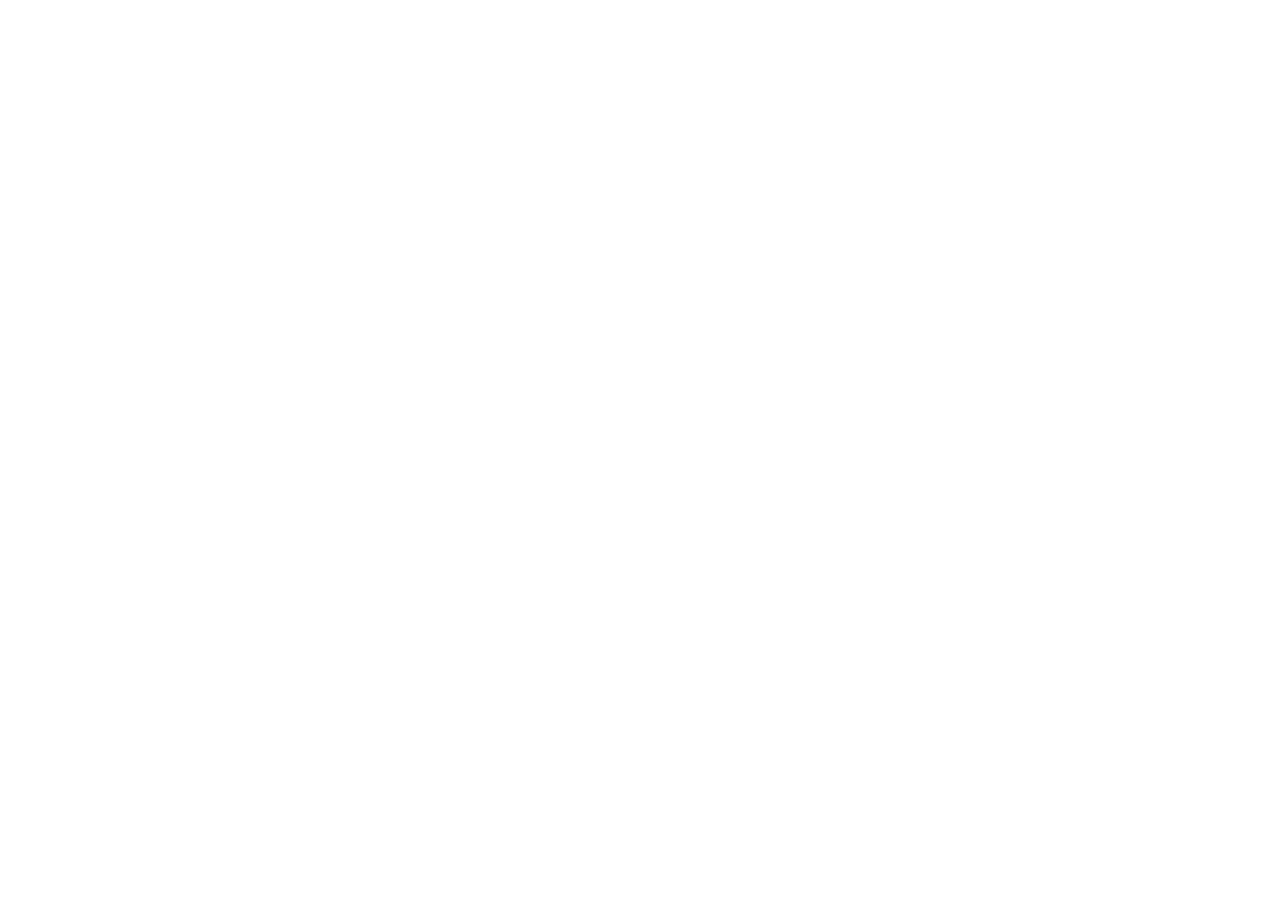
==== index.html @ 09a3d45d "Create index.html" ====
<!DOCTYPE html>
<html lang="en">
<head>
    <meta charset="UTF-8">
    <meta name="viewport" content="width=device-width, initial-scale=1.0">
    <title>Document</title>
</head>
<body>
    
</body>
</html>
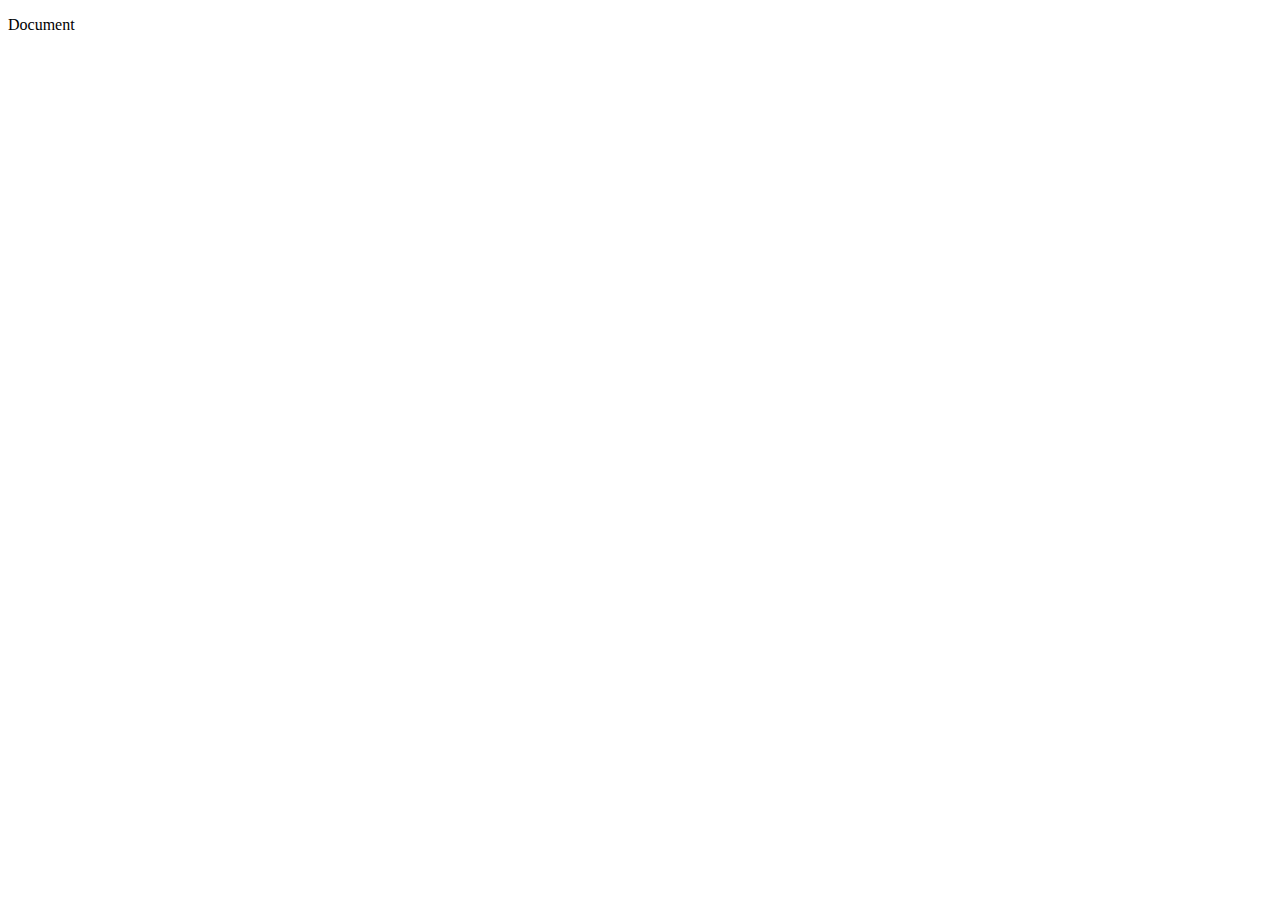
==== commit fa8eeffc: "ini de tout" ====
--- a/index.html
+++ b/index.html
@@ -6,6 +6,6 @@
     <title>Document</title>
 </head>
 <body>
-    
+    <p>Document</p>
 </body>
 </html>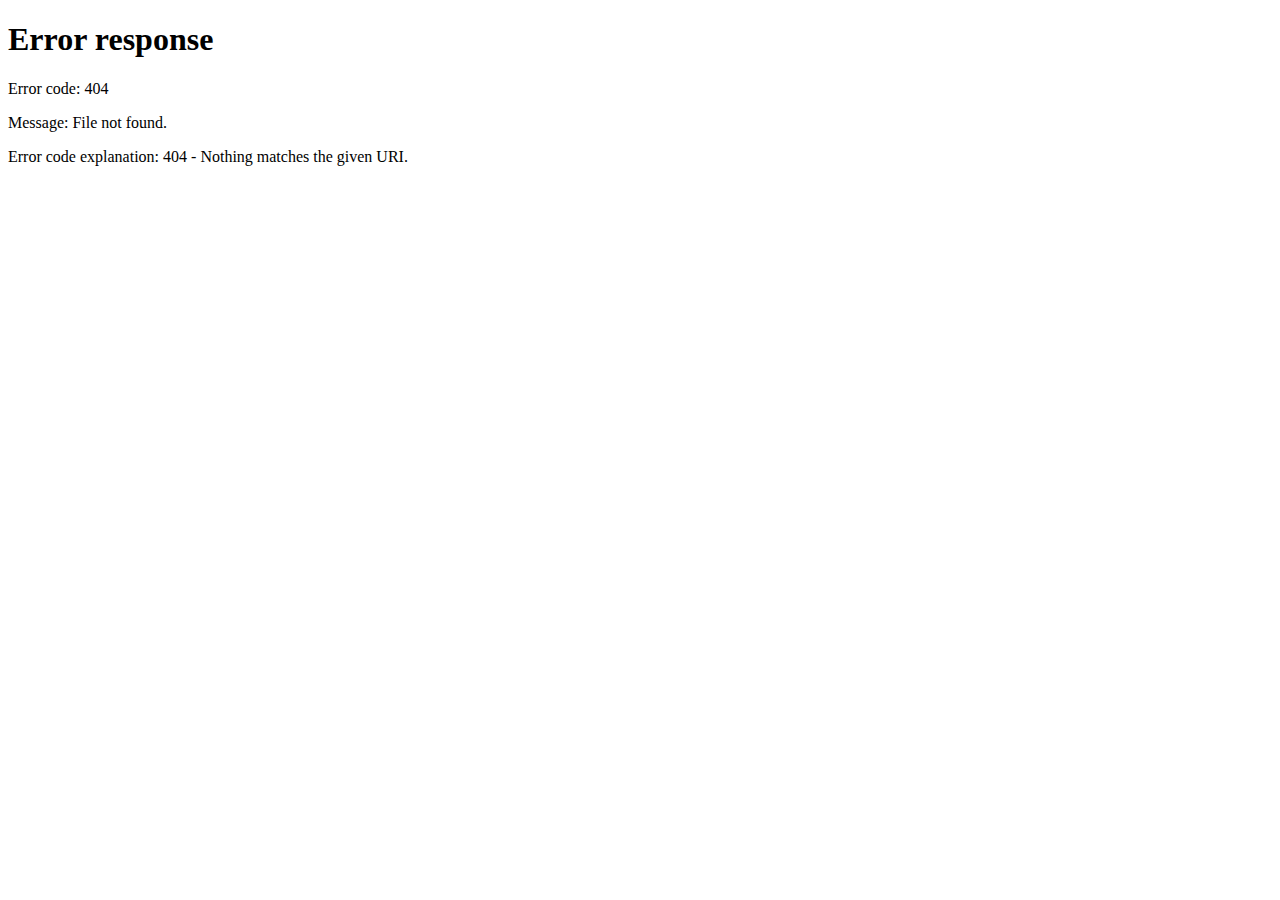
==== commit 68bb9d34: "redirection pc/mobile" ====
--- a/index.html
+++ b/index.html
@@ -1,11 +1,21 @@
 <!DOCTYPE html>
-<html lang="en">
+<html lang="fr">
 <head>
     <meta charset="UTF-8">
     <meta name="viewport" content="width=device-width, initial-scale=1.0">
-    <title>Document</title>
+    <title>Redirection</title>
+    <script>
+        function rediriger() {
+            const userAgent = navigator.userAgent || navigator.vendor || window.opera;
+            if (/android|iphone|ipad|ipod|blackberry|iemobile|opera mini/i.test(userAgent)) {
+                window.location.href = "page_mobile.html";
+            } else {
+                window.location.href = "page_pc.html";
+            }
+        }
+    </script>
 </head>
-<body>
-    <p>Document</p>
+<body onload="rediriger()">
+    <h1>Redirection en cours...</h1>
 </body>
-</html>+</html>
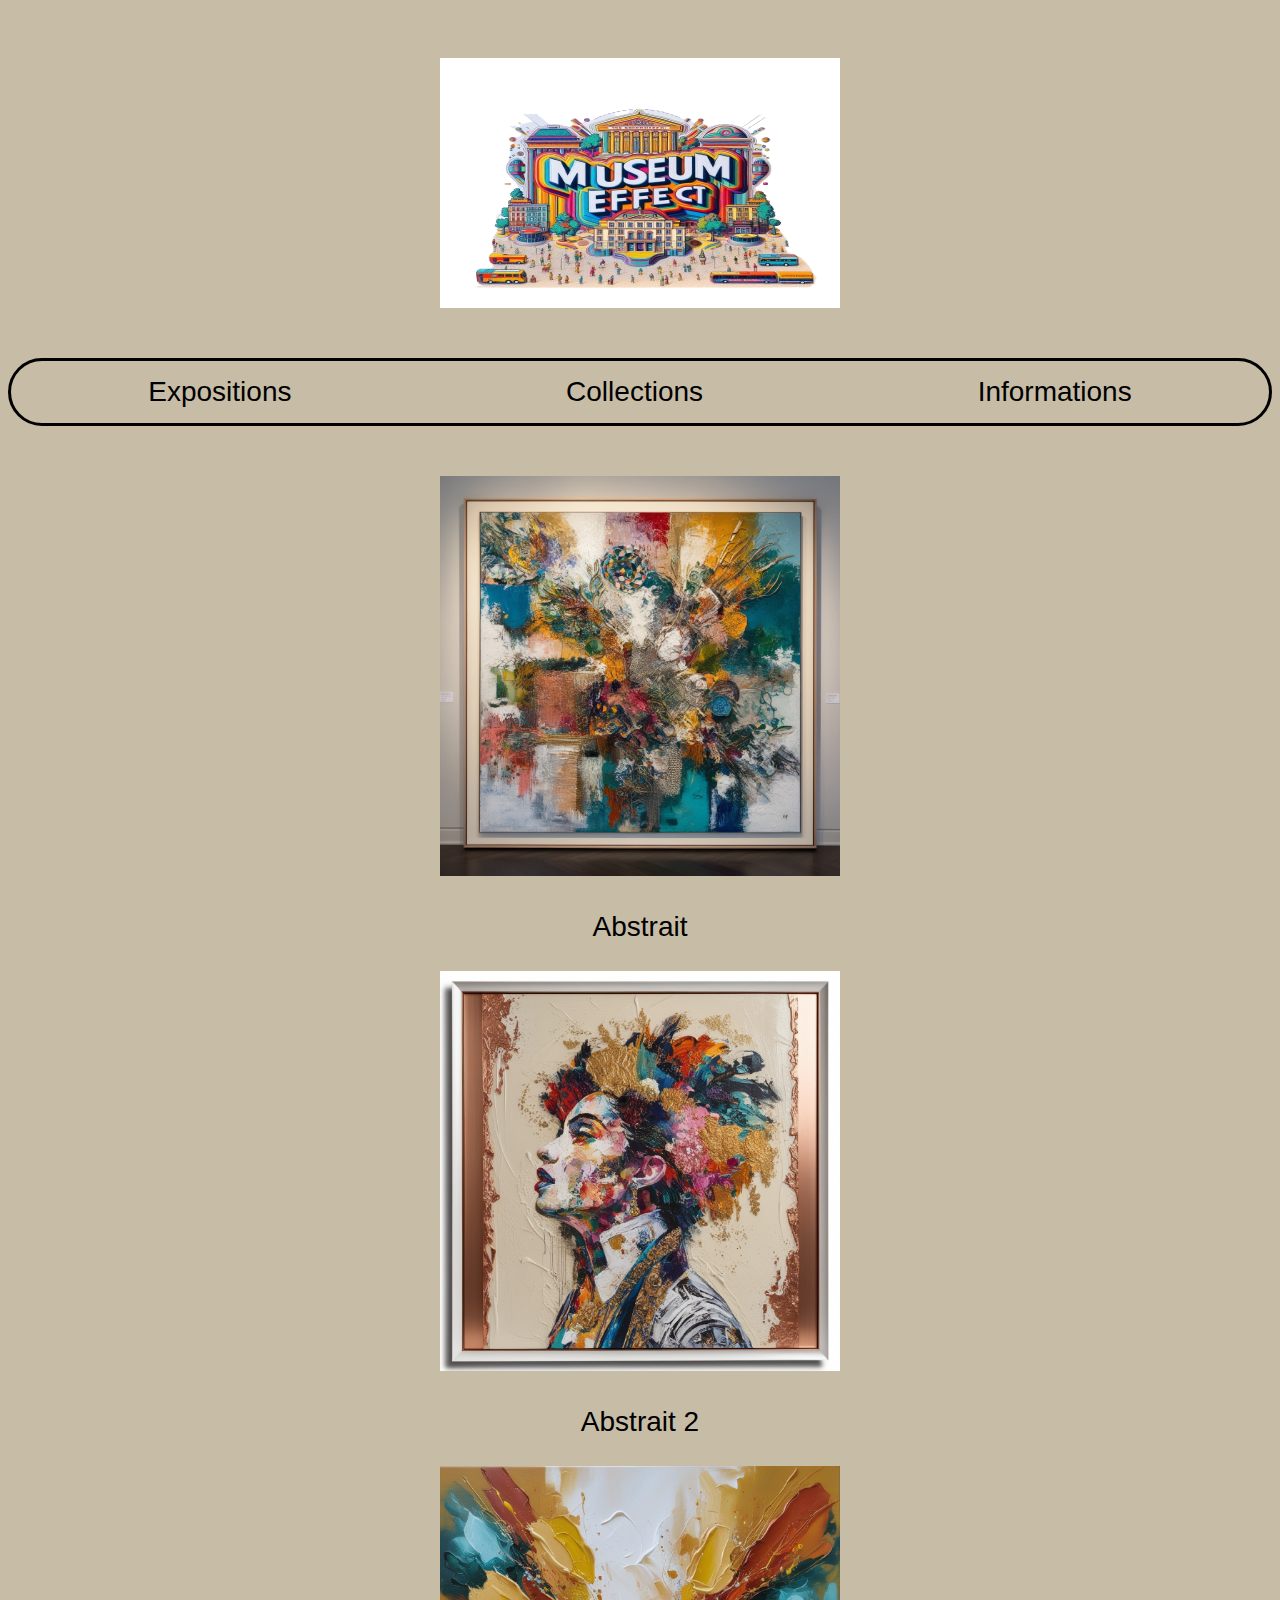
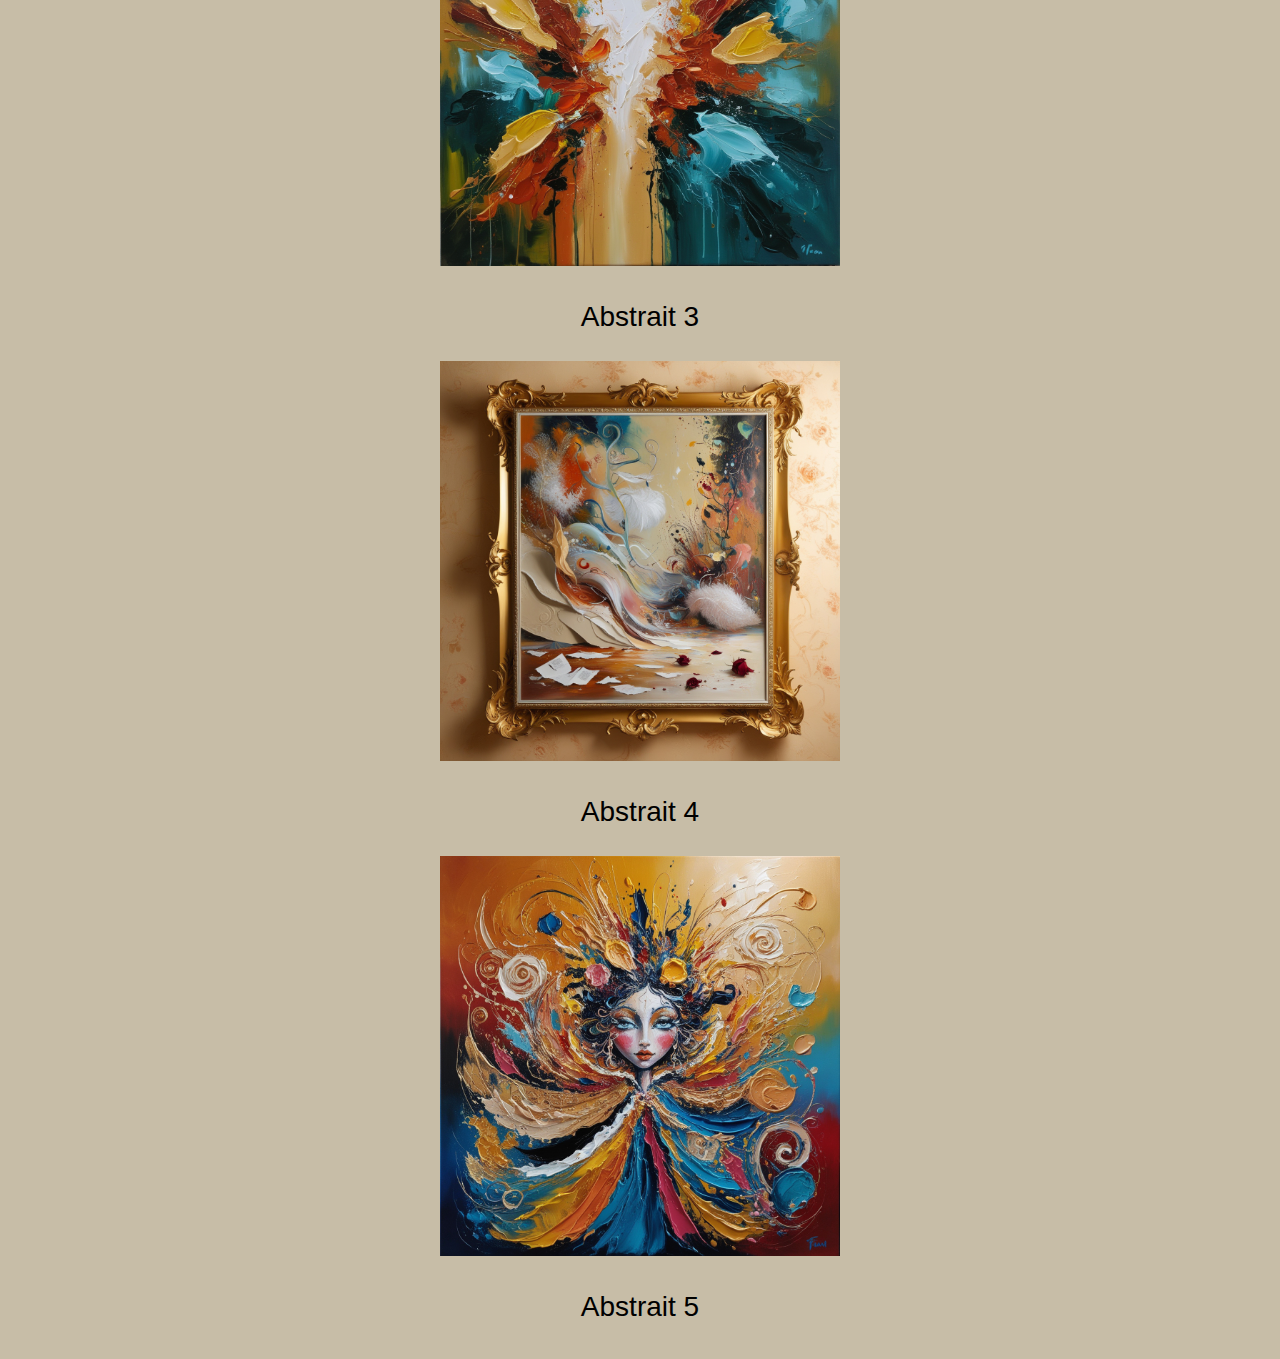
==== commit 845f6122: "Création version mobile / pc" ====
--- a/index.html
+++ b/index.html
@@ -8,9 +8,9 @@
         function rediriger() {
             const userAgent = navigator.userAgent || navigator.vendor || window.opera;
             if (/android|iphone|ipad|ipod|blackberry|iemobile|opera mini/i.test(userAgent)) {
-                window.location.href = "page_mobile.html";
+                window.location.href = "Mobile/accueil.html";
             } else {
-                window.location.href = "page_pc.html";
+                window.location.href = "PC/accueil.html";
             }
         }
     </script>
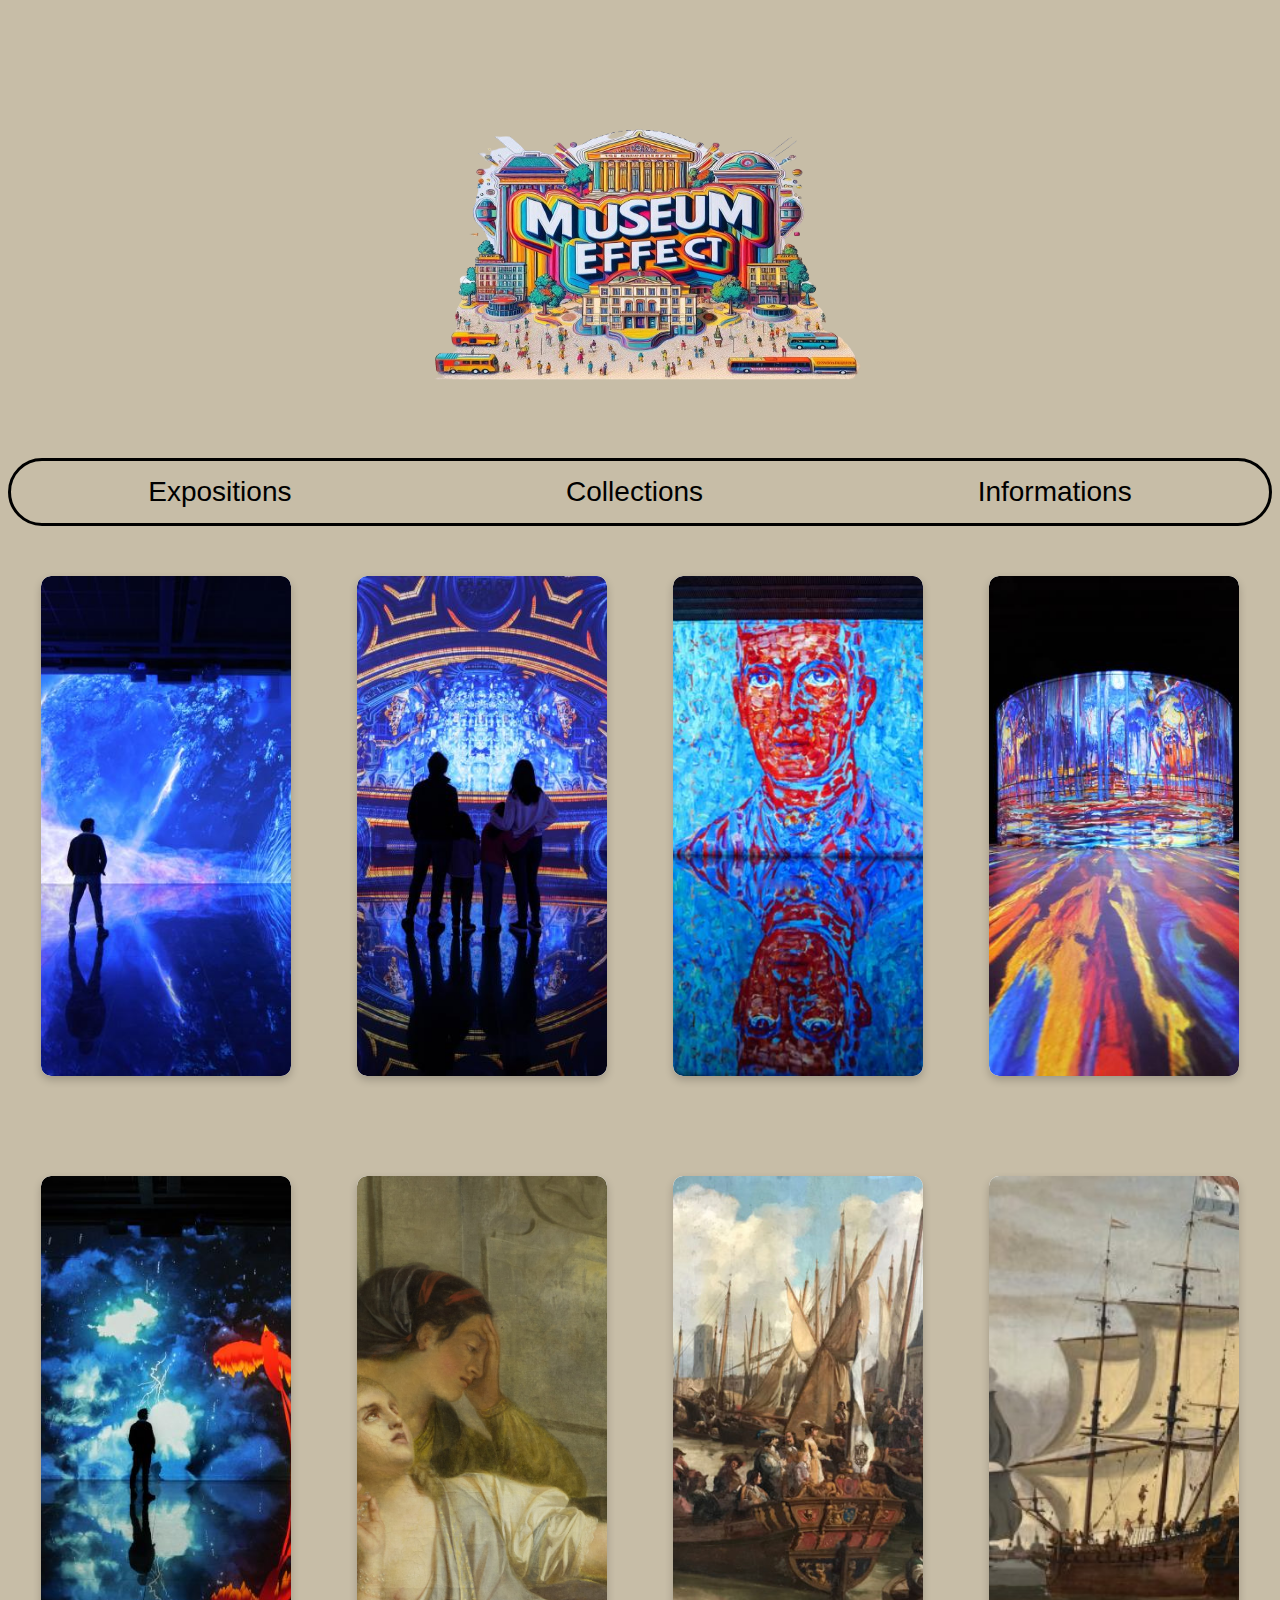
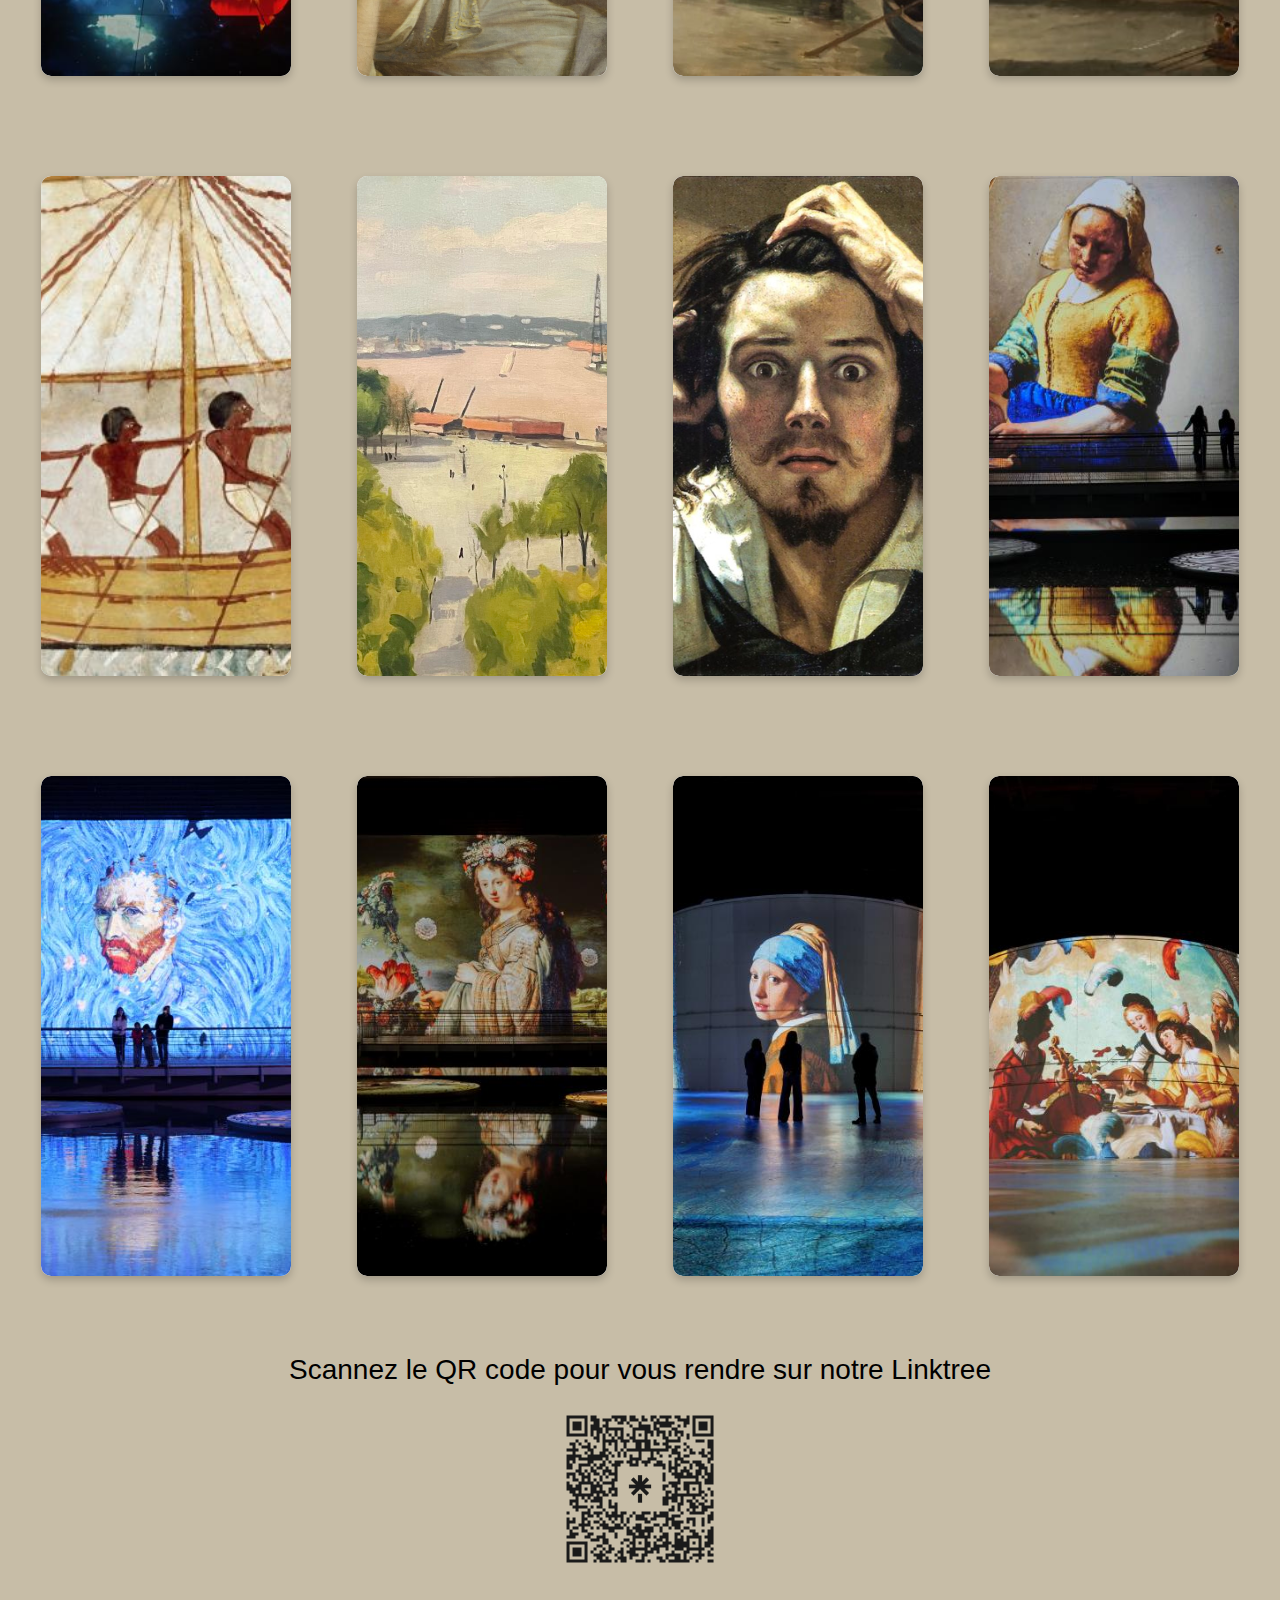
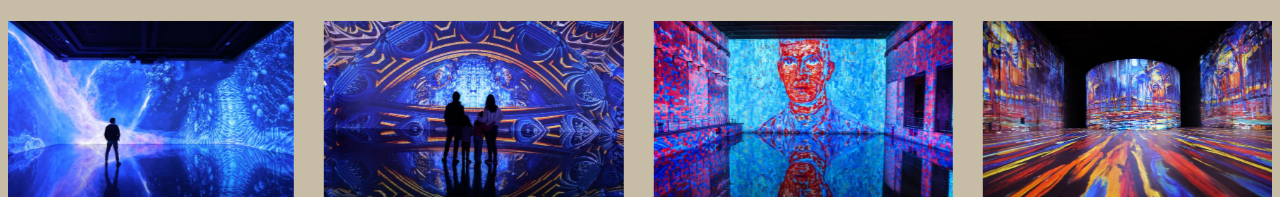
==== commit f494a356: "Update index.html" ====
--- a/index.html
+++ b/index.html
@@ -18,4 +18,5 @@
 <body onload="rediriger()">
     <h1>Redirection en cours...</h1>
 </body>
+#faire avec le @media en fonction de la largeur 
 </html>
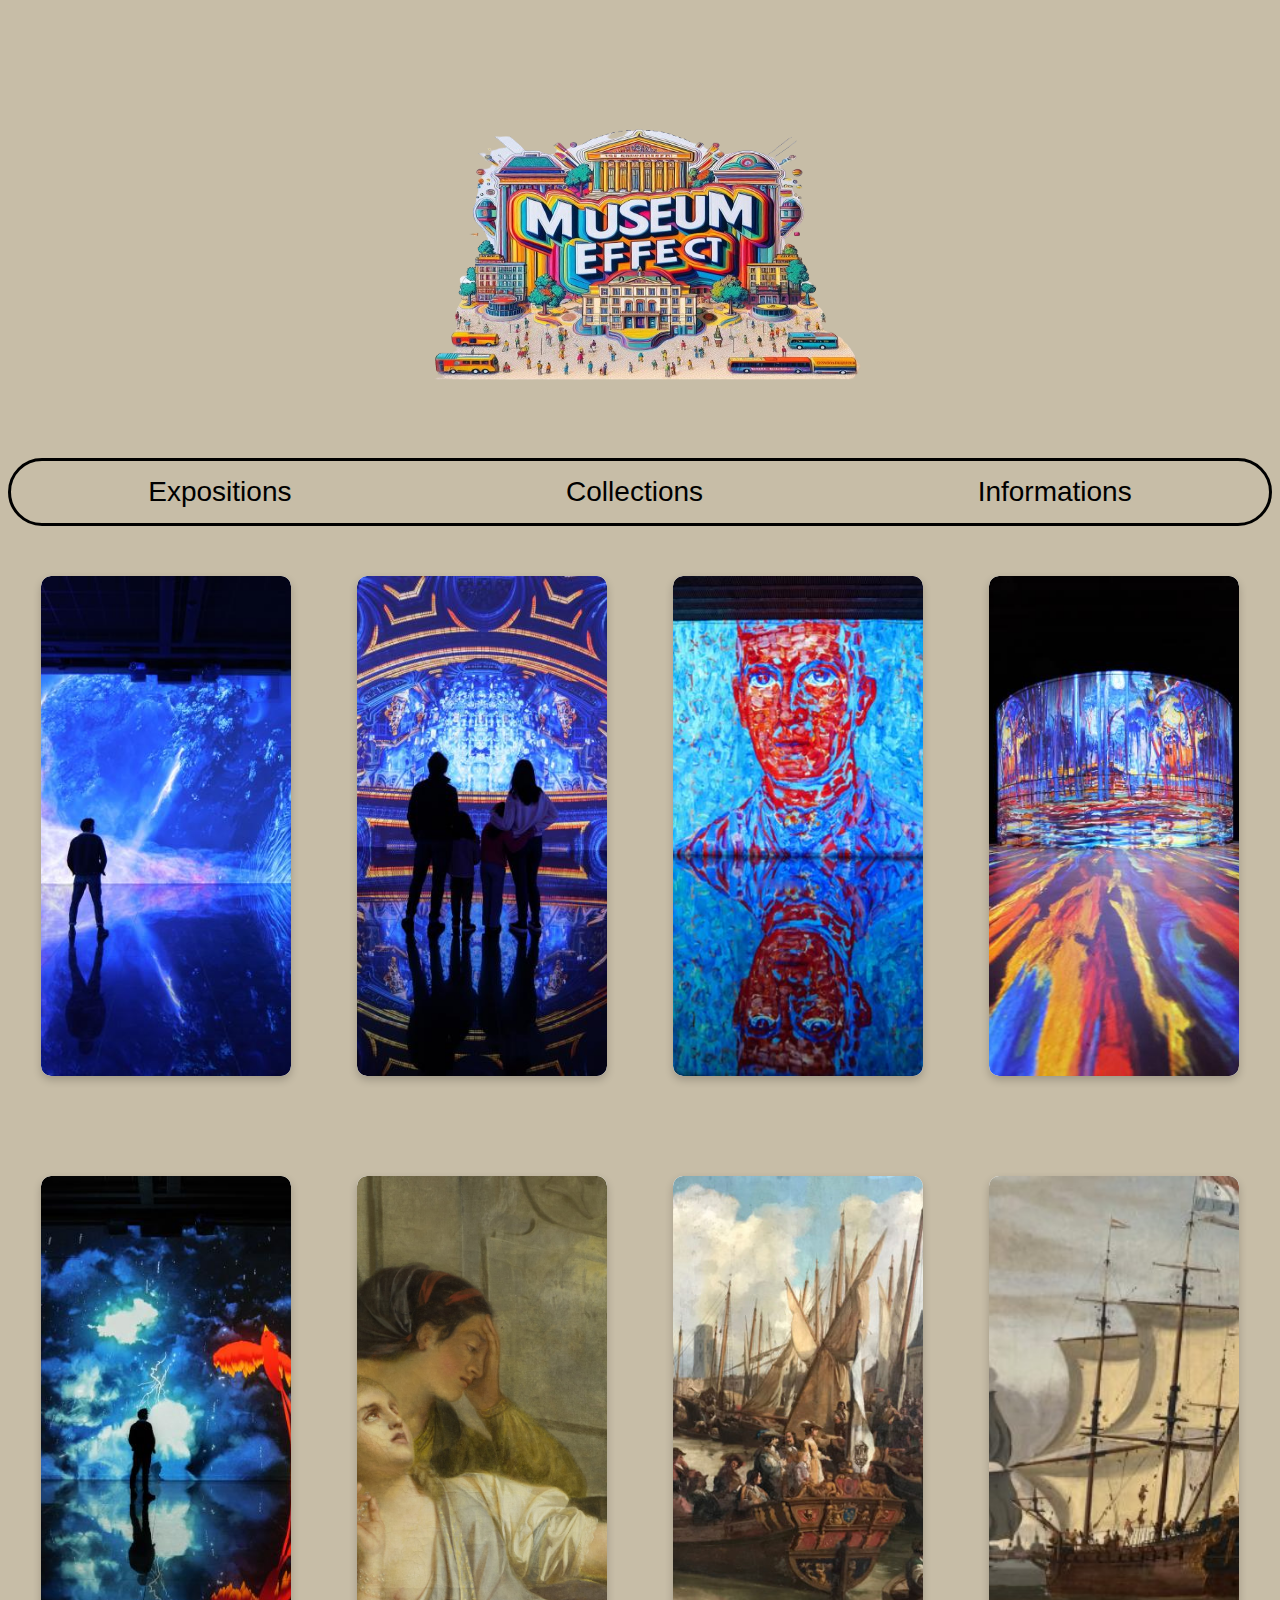
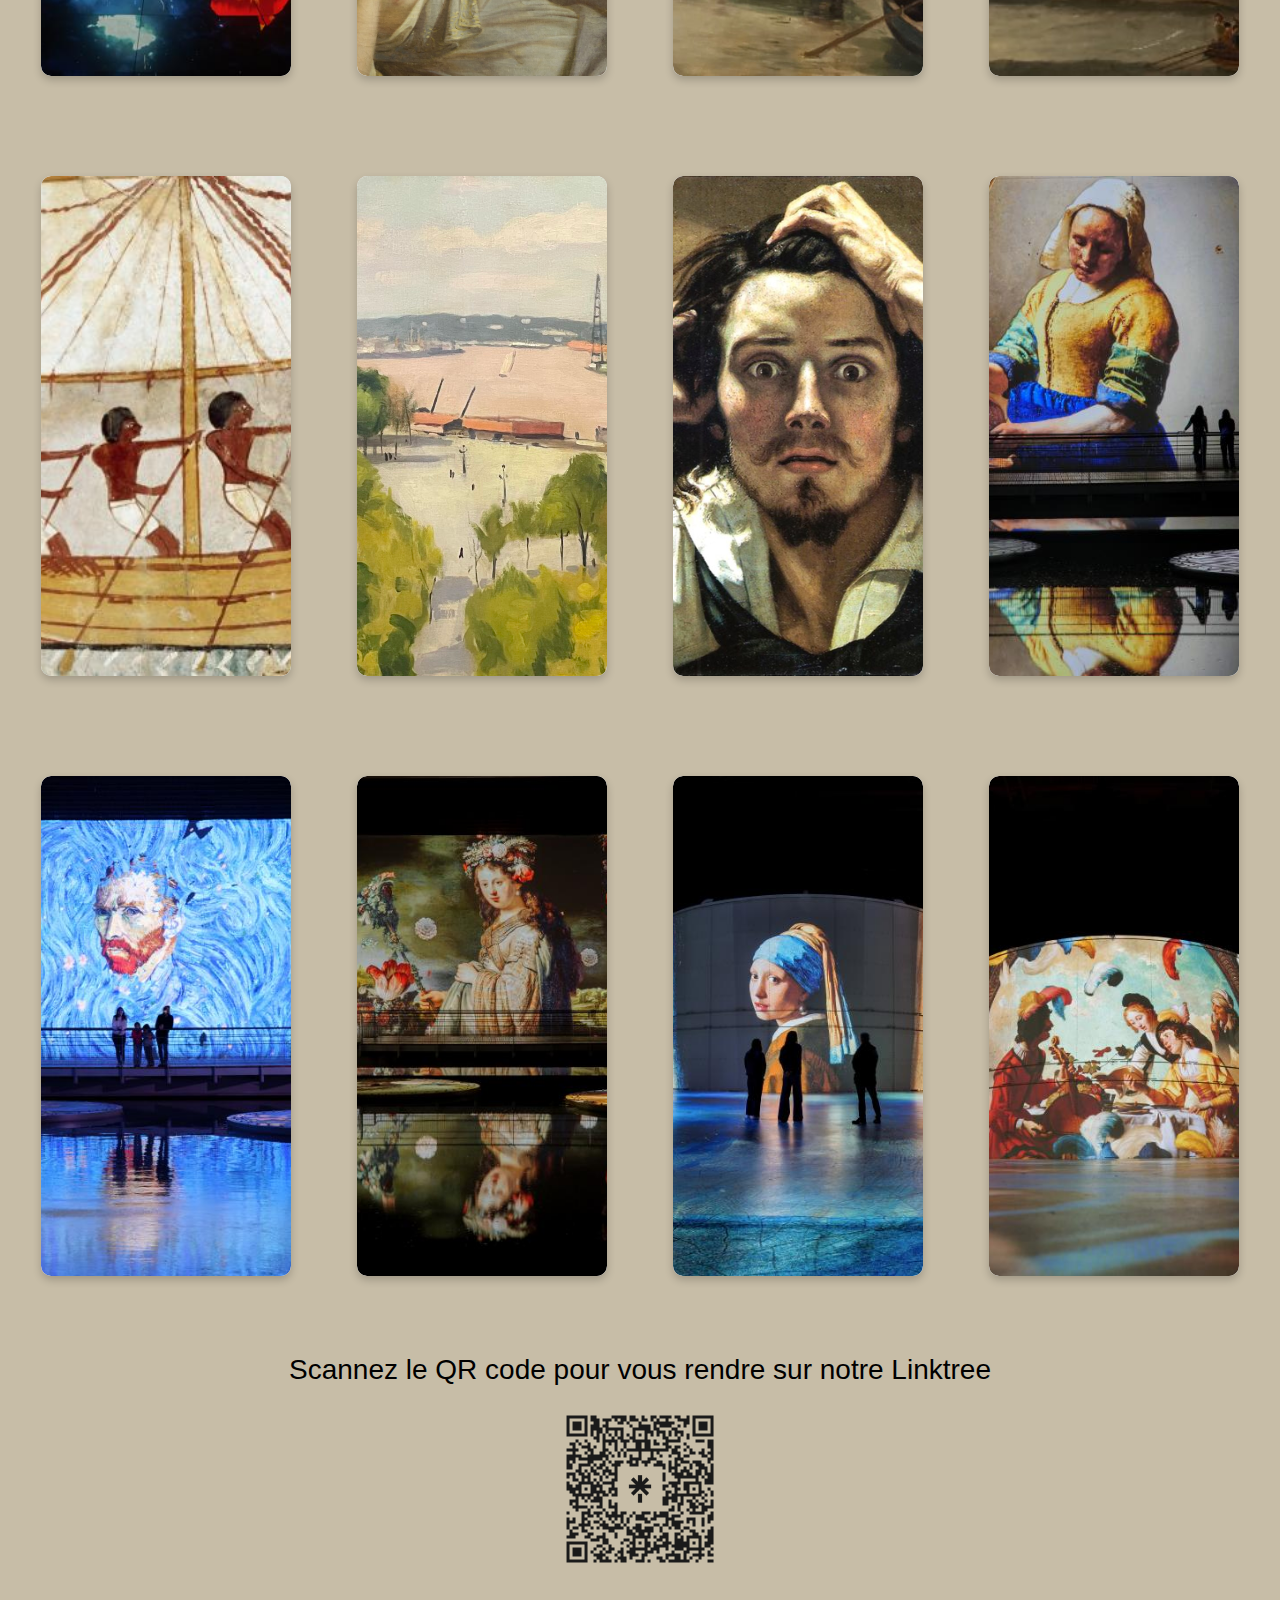
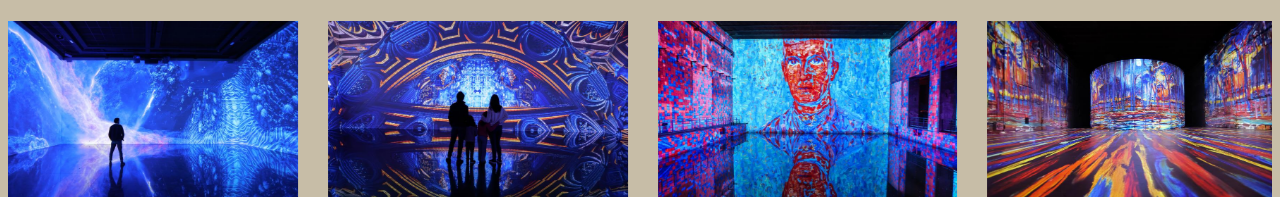
==== commit 59851b65: "Update index.html" ====
--- a/index.html
+++ b/index.html
@@ -18,5 +18,5 @@
 <body onload="rediriger()">
     <h1>Redirection en cours...</h1>
 </body>
-#faire avec le @media en fonction de la largeur 
+ 
 </html>
